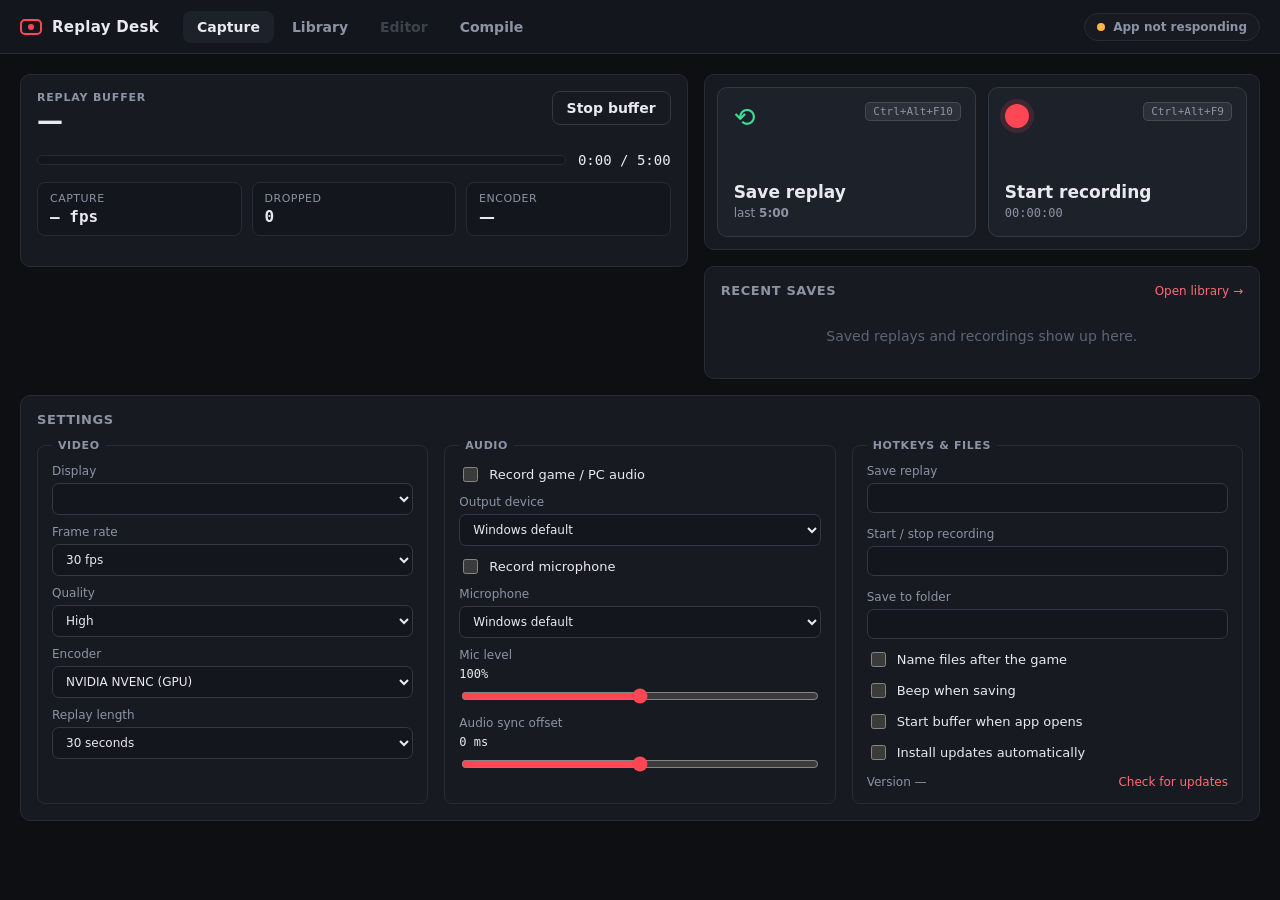
==== web/index.html @ 952b6fd1 "Replay Desk 1.0.0: recorder, clip editor, compilations, installer and auto-updates Co-Authored-By: C" ====
<!DOCTYPE html>
<html lang="en">
<head>
<meta charset="utf-8">
<title>Replay Desk</title>
<meta name="viewport" content="width=device-width, initial-scale=1">
<link rel="icon" href="data:image/svg+xml,<svg xmlns='http://www.w3.org/2000/svg' viewBox='0 0 64 64'><rect x='4' y='12' width='56' height='40' rx='10' fill='%2314161c' stroke='%23ff4655' stroke-width='4'/><circle cx='32' cy='32' r='10' fill='%23ff4655'/></svg>">
<link rel="stylesheet" href="/web/style.css">
</head>
<body>
<header class="topbar">
  <div class="brand"><span class="logo"></span>Replay Desk</div>
  <nav class="tabs">
    <button data-view="capture" class="active">Capture</button>
    <button data-view="library">Library</button>
    <button data-view="editor" id="tabEditor" disabled>Editor</button>
    <button data-view="compile" id="tabCompile">Compile</button>
  </nav>
  <div class="live" id="livePill"><span class="dot"></span><span id="liveText">Starting…</span></div>
</header>
<div class="update-banner hidden" id="updBanner">
  <span class="upd-icon">⬆</span>
  <div class="upd-text"><b id="updTitle">Update available</b> <button class="link" id="updNotesBtn">What's new</button>
    <div class="upd-notes hidden" id="updNotes"></div></div>
  <div class="upd-prog hidden" id="updProg"><div id="updFill"></div></div>
  <span class="hint" id="updStatus"></span>
  <button class="btn ghost small" id="updLater">Later</button>
  <button class="btn accent small" id="updNow">Update now</button>
</div>

<main>
<!-- ============================== CAPTURE ============================== -->
<section id="view-capture" class="view active">
  <div class="capture-grid">
    <div class="card status-card">
      <div class="status-head">
        <div>
          <div class="eyebrow">Replay buffer</div>
          <div class="big-status" id="bufState">—</div>
        </div>
        <button class="btn ghost" id="btnBuffer">Stop buffer</button>
      </div>
      <div class="meter-row">
        <div class="buffer-bar"><div id="bufFill"></div></div>
        <div class="mono" id="bufText">0:00 / 5:00</div>
      </div>
      <div class="stats">
        <div><span class="lbl">Capture</span><span class="val mono" id="statFps">— fps</span></div>
        <div><span class="lbl">Dropped</span><span class="val mono" id="statDrop">0</span></div>
        <div><span class="lbl">Encoder</span><span class="val" id="statEnc">—</span></div>
      </div>
      <div class="audio-meters" id="audioMeters"></div>
      <div class="error-box hidden" id="errBox"></div>
    </div>

    <div class="card action-card">
      <button class="action replay" id="btnReplay">
        <span class="a-icon">⟲</span>
        <span class="a-title">Save replay</span>
        <span class="a-sub">last <b id="replayLen">5:00</b></span>
        <kbd id="kbReplay">Ctrl+Alt+F10</kbd>
      </button>
      <button class="action record" id="btnRecord">
        <span class="a-icon rec-dot"></span>
        <span class="a-title" id="recTitle">Start recording</span>
        <span class="a-sub mono" id="recTime">00:00:00</span>
        <kbd id="kbRecord">Ctrl+Alt+F9</kbd>
      </button>
    </div>

    <div class="card recent-card">
      <div class="card-title">Recent saves <button class="link" data-goto="library">Open library →</button></div>
      <div id="recentList" class="recent-list"><div class="empty">Saved replays and recordings show up here.</div></div>
    </div>

    <div class="card settings-card">
      <div class="card-title">Settings <span class="hint" id="settingsSaved"></span></div>
      <form id="settingsForm" class="settings">
        <fieldset>
          <legend>Video</legend>
          <label>Display<select name="monitor" id="selMonitor"></select></label>
          <label>Frame rate<select name="fps"><option value="30">30 fps</option><option value="60">60 fps</option><option value="120">120 fps</option></select></label>
          <label>Quality<select name="quality"><option value="high">High</option><option value="medium">Medium</option><option value="low">Small files</option></select></label>
          <label>Encoder<select name="encoder"><option value="nvenc">NVIDIA NVENC (GPU)</option><option value="amf">AMD AMF (GPU)</option><option value="x264">x264 (CPU)</option></select></label>
          <label>Replay length<select name="buffer_seconds"><option value="30">30 seconds</option><option value="60">1 minute</option><option value="120">2 minutes</option><option value="300">5 minutes</option><option value="600">10 minutes</option><option value="900">15 minutes</option><option value="1200">20 minutes</option></select></label>
        </fieldset>
        <fieldset>
          <legend>Audio</legend>
          <label class="check"><input type="checkbox" name="game_audio"> Record game / PC audio</label>
          <label>Output device<select name="game_device" id="selGame"><option value="">Windows default</option></select></label>
          <label class="check"><input type="checkbox" name="mic_enabled"> Record microphone</label>
          <label>Microphone<select name="mic_device" id="selMic"><option value="">Windows default</option></select></label>
          <label>Mic level <span class="mono" id="micVolVal">100%</span><input type="range" name="mic_volume" min="0" max="2" step="0.05"></label>
          <label>Audio sync offset <span class="mono" id="offVal">0 ms</span><input type="range" name="audio_offset_ms" min="-300" max="300" step="10"></label>
        </fieldset>
        <fieldset>
          <legend>Hotkeys &amp; files</legend>
          <label>Save replay<input class="hotkey" name="hotkey_replay" readonly></label>
          <div class="hk-status" data-for="hotkey_replay"></div>
          <label>Start / stop recording<input class="hotkey" name="hotkey_record" readonly></label>
          <div class="hk-status" data-for="hotkey_record"></div>
          <label>Save to folder<input name="output_dir" spellcheck="false"></label>
          <label class="check"><input type="checkbox" name="name_by_game"> Name files after the game</label>
          <label class="check"><input type="checkbox" name="sound_feedback"> Beep when saving</label>
          <label class="check"><input type="checkbox" name="start_buffer_on_launch"> Start buffer when app opens</label>
          <label class="check"><input type="checkbox" name="auto_update"> Install updates automatically</label>
          <div class="version-row"><span class="hint" id="verText">Version —</span><button type="button" class="link" id="btnCheckUpd">Check for updates</button></div>
        </fieldset>
      </form>
    </div>
  </div>
</section>

<!-- ============================== LIBRARY ============================== -->
<section id="view-library" class="view">
  <div class="lib-bar">
    <div class="seg-ctl" id="libFilter">
      <button data-f="all" class="active">All</button>
      <button data-f="Replays">Replays</button>
      <button data-f="Recordings">Recordings</button>
      <button data-f="Clips">Clips</button>
      <button data-f="Compilations">Compilations</button>
    </div>
    <input id="libSearch" class="search" placeholder="Search…" spellcheck="false">
    <div class="spacer"></div>
    <span class="hint" id="libCount"></span>
    <button class="btn ghost" id="btnOpenFolder">Open folder</button>
    <button class="btn accent" id="btnSelectMode">Compile clips</button>
  </div>
  <div class="select-hint hidden" id="selectHint">Click videos in the order you want them to play. Click again to remove.</div>
  <div id="libGrid" class="lib-grid"></div>
  <div class="select-bar hidden" id="selectBar">
    <span id="selCount">0 selected</span>
    <span class="hint mono" id="selDur"></span>
    <div class="spacer"></div>
    <button class="btn ghost" id="selCancel">Cancel</button>
    <button class="btn ghost" id="selClear">Clear</button>
    <button class="btn accent" id="selBuild">Build compilation →</button>
  </div>
</section>

<!-- ============================== EDITOR ============================== -->
<section id="view-editor" class="view">
  <div class="editor">
    <div class="ed-main">
      <div class="ed-title">
        <button class="btn ghost small" data-goto="library">← Library</button>
        <h2 id="edName">—</h2>
        <span class="hint" id="edMeta"></span>
      </div>
      <div class="player-wrap">
        <video id="video" preload="auto" playsinline></video>
        <div class="clip-badge hidden" id="clipBadge">Previewing clip</div>
      </div>
      <div class="transport">
        <button class="btn icon" id="bPrevSeg" title="Previous segment edge">⏮</button>
        <button class="btn icon" id="bBack" title="Back 5s (J)">-5s</button>
        <button class="btn icon play" id="bPlay" title="Play / pause (Space)">▶</button>
        <button class="btn icon" id="bFwd" title="Forward 5s (L)">+5s</button>
        <button class="btn icon" id="bNextSeg" title="Next segment edge">⏭</button>
        <div class="tc mono"><span id="tcNow">0:00.00</span> / <span id="tcDur">0:00.00</span></div>
        <div class="spacer"></div>
        <select id="rate" class="small-select" title="Playback speed">
          <option value="0.25">0.25×</option><option value="0.5">0.5×</option><option value="1" selected>1×</option><option value="2">2×</option>
        </select>
        <button class="btn" id="bPreview" title="Play only the kept segments (P)">▶ Preview clip</button>
      </div>
      <div class="timeline-wrap">
        <div class="tl-tools">
          <button class="btn small" id="bIn" title="Set in point (I)">[ In</button>
          <button class="btn small" id="bOut" title="Set out point (O)">Out ]</button>
          <button class="btn small accent" id="bAdd" title="Add selection as segment (A)">+ Add segment</button>
          <button class="btn small ghost" id="bSplit" title="Split segment at playhead (S)">✂ Split</button>
          <span class="hint" id="selInfo"></span>
          <div class="spacer"></div>
          <span class="hint">Zoom</span>
          <input type="range" id="zoom" min="1" max="60" value="1" step="1">
        </div>
        <div class="timeline" id="timelineScroll">
          <div class="tl-inner" id="tlInner">
            <div class="ruler" id="ruler"></div>
            <div class="strip" id="strip"></div>
            <div class="selection" id="selection"><div class="h l"></div><div class="h r"></div></div>
            <div id="segLayer"></div>
            <div class="playhead" id="playhead"></div>
          </div>
        </div>
      </div>
      <div class="keys hint">Space play · I / O set in/out · A add · S split · Del remove segment · ← → 1s · , . 1 frame · P preview clip · drag segment edges to adjust</div>
    </div>

    <aside class="ed-side">
      <div class="card">
        <div class="card-title">Segments <span class="hint" id="segTotal"></span></div>
        <div id="segList" class="seg-list"></div>
        <div class="empty small" id="segEmpty">No segments yet. Set In/Out and press <b>Add segment</b>. If you add none, the In/Out selection is exported.</div>
      </div>
      <div class="card">
        <div class="card-title">Audio</div>
        <div id="audioCtl"></div>
        <div class="hint small">Preview plays the combined track. Levels apply to the exported clip.</div>
      </div>
      <div class="card">
        <div class="card-title">Export clip</div>
        <label class="field">Name<input id="exName" spellcheck="false"></label>
        <div class="row2">
          <label class="field">Quality<select id="exQuality"><option value="high">High</option><option value="medium">Medium</option><option value="low">Small</option></select></label>
          <label class="field">Resolution<select id="exRes"><option value="">Original</option><option value="1440">1440p</option><option value="1080">1080p</option><option value="720">720p</option></select></label>
        </div>
        <button class="btn accent wide" id="bExport">Export clip</button>
        <div class="export-progress hidden" id="exProg">
          <div class="bar"><div id="exFill"></div></div>
          <div class="ex-row"><span id="exText">Exporting…</span><button class="link" id="exCancel">Cancel</button></div>
        </div>
      </div>
    </aside>
  </div>
</section>
<!-- ============================== COMPILE ============================== -->
<section id="view-compile" class="view">
  <div class="compile">
    <div class="cp-main">
      <div class="player-wrap cp-player">
        <video id="cpVideo" preload="auto" playsinline></video>
        <div class="clip-badge hidden" id="cpBadge"></div>
        <div class="cp-empty" id="cpEmpty">
          <div>No clips in this compilation yet.</div>
          <button class="btn accent" id="cpPick">Pick clips from the Library</button>
        </div>
      </div>
      <div class="transport">
        <button class="btn icon play" id="cpPlay" title="Play the whole compilation">▶</button>
        <div class="tc mono"><span id="cpNow">0:00</span> / <span id="cpTotal">0:00</span></div>
        <div class="spacer"></div>
        <span class="hint">Preview plays clips back to back (transitions show in the export)</span>
      </div>
      <div class="cp-strip" id="cpTrack"></div>
      <div class="card">
        <div class="card-title">Order <span class="hint">Drag to reorder</span></div>
        <div id="cpList" class="cp-list"></div>
        <button class="btn ghost small" id="cpAdd">+ Add more clips</button>
      </div>
    </div>
    <aside class="ed-side">
      <div class="card">
        <div class="card-title">Transition</div>
        <div class="seg-ctl full" id="cpTrans">
          <button data-t="cut" class="active">Cut</button>
          <button data-t="fade">Fade to black</button>
          <button data-t="xfade">Crossfade</button>
        </div>
        <label class="field" id="cpTdurRow" style="margin-top:12px">Length <span class="mono" id="cpTdurVal">0.5 s</span>
          <input type="range" id="cpTdur" min="0.2" max="2" step="0.1" value="0.5"></label>
      </div>
      <div class="card">
        <div class="card-title">Export compilation</div>
        <label class="field">Name<input id="cpName" spellcheck="false"></label>
        <div class="row2">
          <label class="field">Quality<select id="cpQuality"><option value="high">High</option><option value="medium">Medium</option><option value="low">Small</option></select></label>
          <label class="field">Resolution<select id="cpRes"><option value="">Largest clip</option><option value="1440">1440p</option><option value="1080">1080p</option><option value="720">720p</option></select></label>
        </div>
        <div class="hint small" id="cpSummary"></div>
        <button class="btn accent wide" id="cpExport">Export compilation</button>
        <div class="export-progress hidden" id="cpProg">
          <div class="bar"><div id="cpFill"></div></div>
          <div class="ex-row"><span id="cpText">Exporting…</span><button class="link" id="cpCancel">Cancel</button></div>
        </div>
      </div>
    </aside>
  </div>
</section>
</main>

<div id="toasts"></div>
<script src="/web/app.js"></script>
</body>
</html>
---- web/style.css ----
:root {
  --bg: #0d0f13;
  --bg2: #13161c;
  --panel: #171a21;
  --panel2: #1d212a;
  --line: #262b36;
  --line2: #323846;
  --text: #e8eaef;
  --dim: #8b93a5;
  --dim2: #5d6577;
  --accent: #ff4655;
  --accent2: #ff6b77;
  --ok: #3ddc97;
  --warn: #ffb547;
  --seg: #3aa0ff;
  --radius: 10px;
  font-family: "Segoe UI Variable Text", "Segoe UI", system-ui, sans-serif;
  color-scheme: dark;
}
* { box-sizing: border-box; }
html, body { margin: 0; height: 100%; background: var(--bg); color: var(--text); font-size: 14px; }
body { display: flex; flex-direction: column; overflow: hidden; }
button, input, select { font: inherit; color: inherit; }
.mono { font-family: "Cascadia Mono", "Consolas", ui-monospace, monospace; font-variant-numeric: tabular-nums; }
.hidden { display: none !important; }
.hint { color: var(--dim); font-size: 12px; }
.small { font-size: 12px; }
.spacer { flex: 1; }
kbd { font-family: "Cascadia Mono", Consolas, monospace; font-size: 11px; padding: 2px 7px; border-radius: 5px;
  background: rgba(255,255,255,.07); border: 1px solid rgba(255,255,255,.12); color: var(--dim); }

/* ---------- top bar ---------- */
.topbar { display: flex; align-items: center; gap: 24px; padding: 0 20px; height: 54px; flex: none;
  background: var(--bg2); border-bottom: 1px solid var(--line); }
.brand { display: flex; align-items: center; gap: 10px; font-weight: 700; letter-spacing: .3px; font-size: 15px; }
.logo { width: 22px; height: 16px; border: 2.5px solid var(--accent); border-radius: 5px; position: relative; }
.logo::after { content: ""; position: absolute; inset: 3px 6px; border-radius: 50%; background: var(--accent); }
.tabs { display: flex; gap: 4px; }
.tabs button { background: none; border: 0; padding: 8px 14px; border-radius: 8px; color: var(--dim); cursor: pointer; font-weight: 600; }
.tabs button:hover:not(:disabled) { color: var(--text); background: rgba(255,255,255,.04); }
.tabs button.active { color: var(--text); background: var(--panel2); }
.tabs button:disabled { opacity: .35; cursor: default; }
.live { margin-left: auto; display: flex; align-items: center; gap: 8px; padding: 6px 12px; border-radius: 99px;
  background: var(--panel); border: 1px solid var(--line); font-size: 12px; color: var(--dim); font-weight: 600; }
.live .dot { width: 8px; height: 8px; border-radius: 50%; background: var(--dim2); }
.live.on .dot { background: var(--ok); box-shadow: 0 0 0 3px rgba(61,220,151,.15); }
.live.rec { color: #fff; border-color: rgba(255,70,85,.5); background: rgba(255,70,85,.12); }
.live.rec .dot { background: var(--accent); animation: pulse 1s infinite; }
.live.err .dot { background: var(--warn); }
@keyframes pulse { 50% { opacity: .3; } }

main { flex: 1; min-height: 0; position: relative; }
.view { display: none; position: absolute; inset: 0; overflow: auto; padding: 20px; }
.view.active { display: block; }

/* ---------- generic ---------- */
.card { background: var(--panel); border: 1px solid var(--line); border-radius: var(--radius); padding: 16px; }
.card-title { display: flex; align-items: center; gap: 10px; font-weight: 700; margin-bottom: 12px; font-size: 13px;
  text-transform: uppercase; letter-spacing: .6px; color: var(--dim); }
.card-title .link, .card-title .hint { margin-left: auto; text-transform: none; letter-spacing: 0; font-weight: 500; }
.eyebrow { font-size: 11px; text-transform: uppercase; letter-spacing: .8px; color: var(--dim); font-weight: 700; }
.btn { background: var(--panel2); border: 1px solid var(--line2); padding: 8px 14px; border-radius: 8px; cursor: pointer;
  font-weight: 600; white-space: nowrap; transition: background .12s, border-color .12s; }
.btn:hover { background: #262b36; border-color: #3d4455; }
.btn.ghost { background: transparent; }
.btn.small { padding: 5px 10px; font-size: 12px; }
.btn.accent { background: var(--accent); border-color: var(--accent); color: #fff; }
.btn.accent:hover { background: var(--accent2); }
.btn.wide { width: 100%; padding: 11px; margin-top: 6px; }
.btn:disabled { opacity: .4; cursor: default; }
.btn.icon { min-width: 40px; padding: 7px 10px; }
.btn.play { min-width: 52px; font-size: 15px; }
.link { background: none; border: 0; color: var(--accent2); cursor: pointer; padding: 0; font-size: 12px; }
.empty { color: var(--dim2); padding: 18px 4px; text-align: center; }
.empty.small { padding: 8px 2px; font-size: 12px; text-align: left; line-height: 1.5; }
select, input:not([type]), input[type=text] { background: var(--bg2); border: 1px solid var(--line2); border-radius: 7px; padding: 7px 9px; outline: none; }
select:focus, input:focus { border-color: var(--accent); }
input[type=range] { accent-color: var(--accent); }

/* ---------- capture ---------- */
.capture-grid { display: grid; grid-template-columns: minmax(420px, 1.2fr) minmax(320px, 1fr); gap: 16px; max-width: 1400px; margin: 0 auto; }
.status-card { grid-column: 1; grid-row: 1 / 3; align-self: start; }
.action-card { grid-column: 2; display: grid; grid-template-columns: 1fr 1fr; gap: 12px; padding: 12px; }
.recent-card { grid-column: 2; }
.settings-card { grid-column: 1 / 3; }
.status-head { display: flex; justify-content: space-between; align-items: flex-start; }
.big-status { font-size: 26px; font-weight: 700; margin-top: 2px; }
.big-status.on { color: var(--ok); }
.big-status.off { color: var(--dim); }
.meter-row { display: flex; align-items: center; gap: 12px; margin: 16px 0 14px; }
.buffer-bar { flex: 1; height: 10px; background: var(--bg2); border-radius: 99px; overflow: hidden; border: 1px solid var(--line); }
.buffer-bar div { height: 100%; width: 0; background: linear-gradient(90deg, #1f8f62, var(--ok)); transition: width .4s; }
.stats { display: grid; grid-template-columns: repeat(3, 1fr); gap: 10px; margin-bottom: 14px; }
.stats > div { background: var(--bg2); border: 1px solid var(--line); border-radius: 8px; padding: 9px 12px; display: flex; flex-direction: column; gap: 2px; }
.stats .lbl { font-size: 11px; color: var(--dim); text-transform: uppercase; letter-spacing: .5px; }
.stats .val { font-size: 16px; font-weight: 600; }
.audio-meters { display: grid; gap: 8px; }
.am { display: grid; grid-template-columns: 70px 1fr 120px; align-items: center; gap: 10px; font-size: 12px; }
.am .bar { height: 8px; background: var(--bg2); border-radius: 99px; overflow: hidden; border: 1px solid var(--line); }
.am .bar div { height: 100%; width: 0; background: linear-gradient(90deg, var(--ok) 60%, var(--warn) 85%, var(--accent)); transition: width .08s; }
.am .st { color: var(--dim); text-align: right; white-space: nowrap; overflow: hidden; text-overflow: ellipsis; }
.am .st.bad { color: var(--warn); }
.error-box { margin-top: 14px; background: rgba(255,181,71,.08); border: 1px solid rgba(255,181,71,.35); color: #ffd28f;
  border-radius: 8px; padding: 10px 12px; font-size: 12px; white-space: pre-wrap; font-family: Consolas, monospace; max-height: 160px; overflow: auto; }

.action { position: relative; border: 1px solid var(--line2); background: var(--panel2); border-radius: 10px; cursor: pointer;
  display: flex; flex-direction: column; align-items: flex-start; gap: 4px; padding: 16px; text-align: left; min-height: 150px;
  transition: transform .08s, border-color .12s, background .12s; }
.action:hover { border-color: #465066; background: #222733; }
.action:active { transform: scale(.98); }
.action .a-icon { font-size: 26px; line-height: 1; margin-bottom: auto; color: var(--ok); }
.action .a-title { font-size: 17px; font-weight: 700; }
.action .a-sub { color: var(--dim); font-size: 12px; }
.action kbd { position: absolute; top: 14px; right: 14px; }
.rec-dot { width: 24px; height: 24px; border-radius: 50%; background: var(--accent); display: block; box-shadow: 0 0 0 5px rgba(255,70,85,.15); }
.action.record.active { border-color: var(--accent); background: rgba(255,70,85,.12); }
.action.record.active .rec-dot { border-radius: 5px; animation: pulse 1s infinite; }
.action.record.active .a-sub { color: #fff; font-size: 15px; }
.action.flash { animation: flash .6s; }
@keyframes flash { 0% { background: rgba(61,220,151,.35); } 100% { background: var(--panel2); } }

.recent-list { display: flex; flex-direction: column; gap: 6px; }
.recent { display: flex; align-items: center; gap: 10px; padding: 6px; border-radius: 8px; cursor: pointer; }
.recent:hover { background: var(--panel2); }
.recent img { width: 72px; height: 41px; object-fit: cover; border-radius: 5px; background: #000; flex: none; }
.recent .r-name { font-weight: 600; font-size: 13px; white-space: nowrap; overflow: hidden; text-overflow: ellipsis; }
.recent .r-meta { font-size: 11px; color: var(--dim); }
.recent > div { min-width: 0; flex: 1; }

.settings { display: grid; grid-template-columns: repeat(3, 1fr); gap: 16px; }
.settings fieldset { border: 1px solid var(--line); border-radius: 8px; padding: 12px 14px 14px; margin: 0; display: flex; flex-direction: column; gap: 10px; }
.settings legend { color: var(--dim); font-size: 11px; text-transform: uppercase; letter-spacing: .6px; font-weight: 700; padding: 0 6px; }
.settings label { display: flex; flex-direction: column; gap: 5px; font-size: 12px; color: var(--dim); }
.settings label .mono { color: var(--text); }
.settings label.check { flex-direction: row; align-items: center; gap: 8px; color: var(--text); font-size: 13px; }
.settings label.check input { accent-color: var(--accent); width: 15px; height: 15px; }
.settings select, .settings input:not([type]) { color: var(--text); }
.hotkey { cursor: pointer; font-family: Consolas, monospace; }
.hotkey.listening { border-color: var(--accent) !important; color: var(--accent2) !important; }
.hk-status { font-size: 11px; margin-top: -6px; color: var(--ok); min-height: 0; }
.hk-status.bad { color: var(--warn); }

/* ---------- library ---------- */
.lib-bar { display: flex; align-items: center; gap: 12px; margin-bottom: 16px; }
.seg-ctl { display: flex; background: var(--panel); border: 1px solid var(--line); border-radius: 9px; padding: 3px; }
.seg-ctl button { background: none; border: 0; padding: 6px 14px; border-radius: 7px; cursor: pointer; color: var(--dim); font-weight: 600; }
.seg-ctl button.active { background: var(--panel2); color: var(--text); }
.search { width: 260px; }
.lib-grid { display: grid; grid-template-columns: repeat(auto-fill, minmax(260px, 1fr)); gap: 14px; }
.vcard { background: var(--panel); border: 1px solid var(--line); border-radius: var(--radius); overflow: hidden; cursor: pointer; transition: border-color .12s, transform .12s; }
.vcard:hover { border-color: #465066; transform: translateY(-2px); }
.vthumb { aspect-ratio: 16/9; background: #000 center/cover no-repeat; position: relative; }
.vthumb .dur { position: absolute; right: 8px; bottom: 8px; background: rgba(0,0,0,.75); padding: 2px 6px; border-radius: 4px; font-size: 11px; }
.vthumb .kind { position: absolute; left: 8px; top: 8px; padding: 2px 7px; border-radius: 4px; font-size: 10px; font-weight: 700; text-transform: uppercase; letter-spacing: .5px; }
.kind.Replays { background: rgba(61,220,151,.9); color: #062116; }
.kind.Recordings { background: rgba(255,70,85,.92); color: #fff; }
.kind.Clips { background: rgba(58,160,255,.92); color: #04182b; }
.kind.Compilations { background: rgba(255,181,71,.95); color: #2a1a00; }
.vbody { padding: 10px 12px 12px; }
.vname { font-weight: 600; white-space: nowrap; overflow: hidden; text-overflow: ellipsis; }
.vmeta { color: var(--dim); font-size: 12px; margin-top: 3px; display: flex; gap: 8px; }
.vactions { display: flex; gap: 6px; margin-top: 10px; }
.vactions .btn { flex: 1; padding: 5px 0; font-size: 12px; }
.vactions .btn.del:hover { border-color: var(--accent); color: var(--accent2); }

/* ---------- editor ---------- */
#view-editor { padding: 14px 16px; }
.editor { display: grid; grid-template-columns: 1fr 330px; gap: 14px; height: 100%; min-height: 600px; }
.ed-main { display: flex; flex-direction: column; min-width: 0; min-height: 0; gap: 10px; }
.ed-title { display: flex; align-items: center; gap: 12px; }
.ed-title h2 { margin: 0; font-size: 16px; white-space: nowrap; overflow: hidden; text-overflow: ellipsis; }
.player-wrap { flex: 1; min-height: 200px; background: #000; border-radius: var(--radius); position: relative; overflow: hidden; border: 1px solid var(--line); }
.player-wrap video { position: absolute; inset: 0; width: 100%; height: 100%; object-fit: contain; }
.clip-badge { position: absolute; top: 12px; left: 12px; background: var(--seg); color: #04182b; font-weight: 700; font-size: 11px; padding: 3px 9px; border-radius: 5px; text-transform: uppercase; letter-spacing: .5px; }
.transport { display: flex; align-items: center; gap: 6px; }
.tc { margin-left: 10px; color: var(--dim); }
.tc span:first-child { color: var(--text); }
.small-select { padding: 6px 8px; }

.timeline-wrap { background: var(--panel); border: 1px solid var(--line); border-radius: var(--radius); padding: 10px 12px 12px; }
.tl-tools { display: flex; align-items: center; gap: 8px; margin-bottom: 8px; }
.tl-tools input[type=range] { width: 140px; }
.timeline { overflow-x: auto; overflow-y: hidden; border-radius: 6px; }
.timeline::-webkit-scrollbar { height: 8px; }
.timeline::-webkit-scrollbar-thumb { background: var(--line2); border-radius: 9px; }
.tl-inner { position: relative; height: 112px; min-width: 100%; user-select: none; cursor: text; }
.ruler { position: absolute; left: 0; right: 0; top: 0; height: 20px; border-bottom: 1px solid var(--line); }
.ruler .tick { position: absolute; top: 0; height: 100%; border-left: 1px solid var(--line2); font-size: 10px; color: var(--dim2); padding-left: 4px; line-height: 14px; font-family: Consolas, monospace; }
.strip { position: absolute; left: 0; right: 0; top: 26px; height: 60px; background: #090a0d no-repeat; background-size: 100% 100%; border-radius: 5px; opacity: .55; }
.selection { position: absolute; top: 22px; height: 68px; background: rgba(255,255,255,.07); border: 2px solid rgba(255,255,255,.75); border-radius: 6px; pointer-events: none; }
.selection .h { position: absolute; top: -2px; bottom: -2px; width: 12px; pointer-events: auto; cursor: ew-resize; }
.selection .h.l { left: -7px; }
.selection .h.r { right: -7px; }
.selection .h::after { content: ""; position: absolute; top: 18px; bottom: 18px; left: 4px; width: 4px; border-radius: 2px; background: #fff; }
.seg { position: absolute; top: 90px; height: 18px; background: rgba(58,160,255,.3); border: 1px solid var(--seg); border-radius: 4px; cursor: pointer;
  font-size: 10px; font-weight: 700; color: #cfe7ff; display: flex; align-items: center; justify-content: center; overflow: hidden; }
.seg.sel { background: rgba(58,160,255,.6); color: #fff; box-shadow: 0 0 0 2px rgba(58,160,255,.35); }
.seg-shade { position: absolute; top: 26px; height: 60px; background: rgba(58,160,255,.22); border-left: 2px solid var(--seg); border-right: 2px solid var(--seg); pointer-events: none; }
.seg .eh { position: absolute; top: 0; bottom: 0; width: 8px; cursor: ew-resize; }
.seg .eh.l { left: 0; } .seg .eh.r { right: 0; }
.playhead { position: absolute; top: 0; bottom: 0; width: 2px; background: var(--accent); pointer-events: none; margin-left: -1px; z-index: 5; }
.playhead::before { content: ""; position: absolute; top: 0; left: -5px; border: 6px solid transparent; border-top: 8px solid var(--accent); }
.keys { text-align: center; }

.ed-side { display: flex; flex-direction: column; gap: 12px; overflow-y: auto; min-height: 0; }
.seg-list { display: flex; flex-direction: column; gap: 6px; }
.seg-item { display: grid; grid-template-columns: 22px 1fr auto; gap: 8px; align-items: center; background: var(--bg2); border: 1px solid var(--line);
  border-radius: 8px; padding: 7px 8px; cursor: pointer; }
.seg-item.sel { border-color: var(--seg); }
.seg-item .n { width: 22px; height: 22px; border-radius: 5px; background: rgba(58,160,255,.2); color: var(--seg); font-weight: 700; font-size: 11px; display: grid; place-items: center; }
.seg-item .t { font-size: 12px; }
.seg-item .t b { font-weight: 600; }
.seg-item .t span { color: var(--dim); display: block; font-size: 11px; }
.seg-item .acts { display: flex; gap: 2px; }
.seg-item .acts button { background: none; border: 0; color: var(--dim); cursor: pointer; padding: 3px 5px; border-radius: 4px; font-size: 12px; }
.seg-item .acts button:hover { color: var(--text); background: rgba(255,255,255,.07); }
.vol { display: grid; grid-template-columns: 54px 1fr 44px; gap: 8px; align-items: center; margin-bottom: 8px; font-size: 12px; }
.vol .mono { text-align: right; color: var(--dim); }
.vol.muted .mono { color: var(--accent2); }
.field { display: flex; flex-direction: column; gap: 5px; font-size: 12px; color: var(--dim); margin-bottom: 10px; }
.field input, .field select { color: var(--text); }
.row2 { display: grid; grid-template-columns: 1fr 1fr; gap: 10px; }
.export-progress { margin-top: 12px; }
.export-progress .bar { height: 8px; background: var(--bg2); border-radius: 99px; overflow: hidden; border: 1px solid var(--line); }
.export-progress .bar div { height: 100%; width: 0; background: var(--seg); transition: width .25s; }
.ex-row { display: flex; justify-content: space-between; margin-top: 6px; font-size: 12px; color: var(--dim); }
.ex-row .ok { color: var(--ok); }

/* ---------- toasts ---------- */
#toasts { position: fixed; right: 18px; bottom: 18px; display: flex; flex-direction: column; gap: 8px; z-index: 50; }
.toast { background: var(--panel2); border: 1px solid var(--line2); border-left: 3px solid var(--ok); padding: 10px 14px; border-radius: 8px;
  min-width: 260px; max-width: 420px; box-shadow: 0 10px 30px rgba(0,0,0,.4); font-size: 13px; animation: tin .2s; }
.toast.error { border-left-color: var(--warn); }
.toast.rec { border-left-color: var(--accent); }
@keyframes tin { from { transform: translateY(10px); opacity: 0; } }

@media (max-width: 1100px) {
  .capture-grid { grid-template-columns: 1fr; }
  .status-card, .action-card, .recent-card, .settings-card { grid-column: 1; grid-row: auto; }
  .settings { grid-template-columns: 1fr; }
  .editor { grid-template-columns: 1fr; height: auto; }
  .player-wrap { min-height: 320px; }
}

/* ---------- compile ---------- */
.select-hint { margin: -6px 0 12px; color: var(--warn); font-size: 13px; }
.lib-grid.selecting .vactions { display: none; }
.lib-grid.selecting .vcard { outline: 2px solid transparent; }
.vcard.picked { border-color: var(--warn); box-shadow: 0 0 0 2px rgba(255,181,71,.45); }
.pick-num { position: absolute; right: 8px; top: 8px; width: 28px; height: 28px; border-radius: 50%; display: grid; place-items: center;
  font-weight: 800; font-size: 13px; background: rgba(0,0,0,.55); border: 2px solid rgba(255,255,255,.7); color: #fff; }
.vcard.picked .pick-num { background: var(--warn); border-color: var(--warn); color: #2a1a00; }
.lib-grid.selecting { padding-bottom: 80px; }
.select-bar { position: fixed; left: 50%; bottom: 20px; transform: translateX(-50%); display: flex; align-items: center; gap: 12px;
  background: var(--panel2); border: 1px solid var(--line2); border-radius: 12px; padding: 10px 12px 10px 18px; min-width: 560px;
  box-shadow: 0 14px 40px rgba(0,0,0,.5); z-index: 20; font-weight: 600; }
.compile { display: grid; grid-template-columns: 1fr 330px; gap: 14px; max-width: 1500px; margin: 0 auto; }
.cp-main { display: flex; flex-direction: column; gap: 10px; min-width: 0; }
.cp-player { flex: none; aspect-ratio: 16/9; max-height: 52vh; }
.cp-empty { position: absolute; inset: 0; display: flex; flex-direction: column; align-items: center; justify-content: center; gap: 14px; color: var(--dim); }
.cp-strip { display: flex; height: 34px; border-radius: 6px; overflow: hidden; background: var(--bg2); border: 1px solid var(--line); cursor: pointer; position: relative; }
.cp-strip .blk { height: 100%; background: #000 center/cover; border-right: 2px solid var(--bg); position: relative; opacity: .65; min-width: 4px; }
.cp-strip .blk.cur { opacity: 1; box-shadow: inset 0 0 0 2px var(--warn); }
.cp-strip .blk span { position: absolute; left: 4px; top: 50%; transform: translateY(-50%); font-size: 11px; font-weight: 800; text-shadow: 0 1px 3px #000; }
.cp-strip .ph { position: absolute; top: 0; bottom: 0; width: 2px; background: var(--accent); pointer-events: none; }
.cp-list { display: flex; flex-direction: column; gap: 6px; margin-bottom: 10px; }
.cp-item { display: grid; grid-template-columns: 18px 26px 96px 1fr auto; align-items: center; gap: 10px; background: var(--bg2);
  border: 1px solid var(--line); border-radius: 8px; padding: 6px 8px; cursor: grab; }
.cp-item.cur { border-color: var(--warn); }
.cp-item.dragging { opacity: .4; }
.cp-item.over { border-color: var(--seg); box-shadow: 0 -2px 0 var(--seg); }
.cp-item .grip { color: var(--dim2); font-size: 14px; letter-spacing: -2px; }
.cp-item .n { width: 24px; height: 24px; border-radius: 50%; background: rgba(255,181,71,.18); color: var(--warn); font-weight: 800; font-size: 12px; display: grid; place-items: center; }
.cp-item img { width: 96px; height: 54px; object-fit: cover; border-radius: 5px; background: #000; }
.cp-item .t { min-width: 0; }
.cp-item .t b { display: block; white-space: nowrap; overflow: hidden; text-overflow: ellipsis; font-weight: 600; }
.cp-item .t span { font-size: 12px; color: var(--dim); }
.cp-item .acts button { background: none; border: 0; color: var(--dim); cursor: pointer; padding: 4px 6px; border-radius: 4px; }
.cp-item .acts button:hover { color: var(--text); background: rgba(255,255,255,.07); }
.seg-ctl.full { display: grid; grid-template-columns: repeat(3, 1fr); }
.seg-ctl.full button { padding: 7px 4px; font-size: 12px; }
@media (max-width: 1100px) { .compile { grid-template-columns: 1fr; } .select-bar { min-width: 0; width: calc(100% - 40px); } }

/* ---------- updates ---------- */
.update-banner { display: flex; align-items: center; gap: 12px; padding: 9px 20px; background: linear-gradient(90deg, rgba(58,160,255,.16), rgba(58,160,255,.05));
  border-bottom: 1px solid rgba(58,160,255,.35); flex: none; font-size: 13px; }
.upd-icon { width: 24px; height: 24px; border-radius: 50%; background: var(--seg); color: #04182b; display: grid; place-items: center; font-weight: 800; flex: none; }
.upd-text { flex: 1; min-width: 0; }
.upd-notes { margin-top: 6px; color: var(--dim); white-space: pre-wrap; font-size: 12px; max-height: 140px; overflow: auto; line-height: 1.5; }
.upd-prog { width: 160px; height: 6px; background: var(--bg2); border-radius: 99px; overflow: hidden; }
.upd-prog div { height: 100%; width: 0; background: var(--seg); transition: width .25s; }
.version-row { display: flex; justify-content: space-between; align-items: center; margin-top: 2px; }
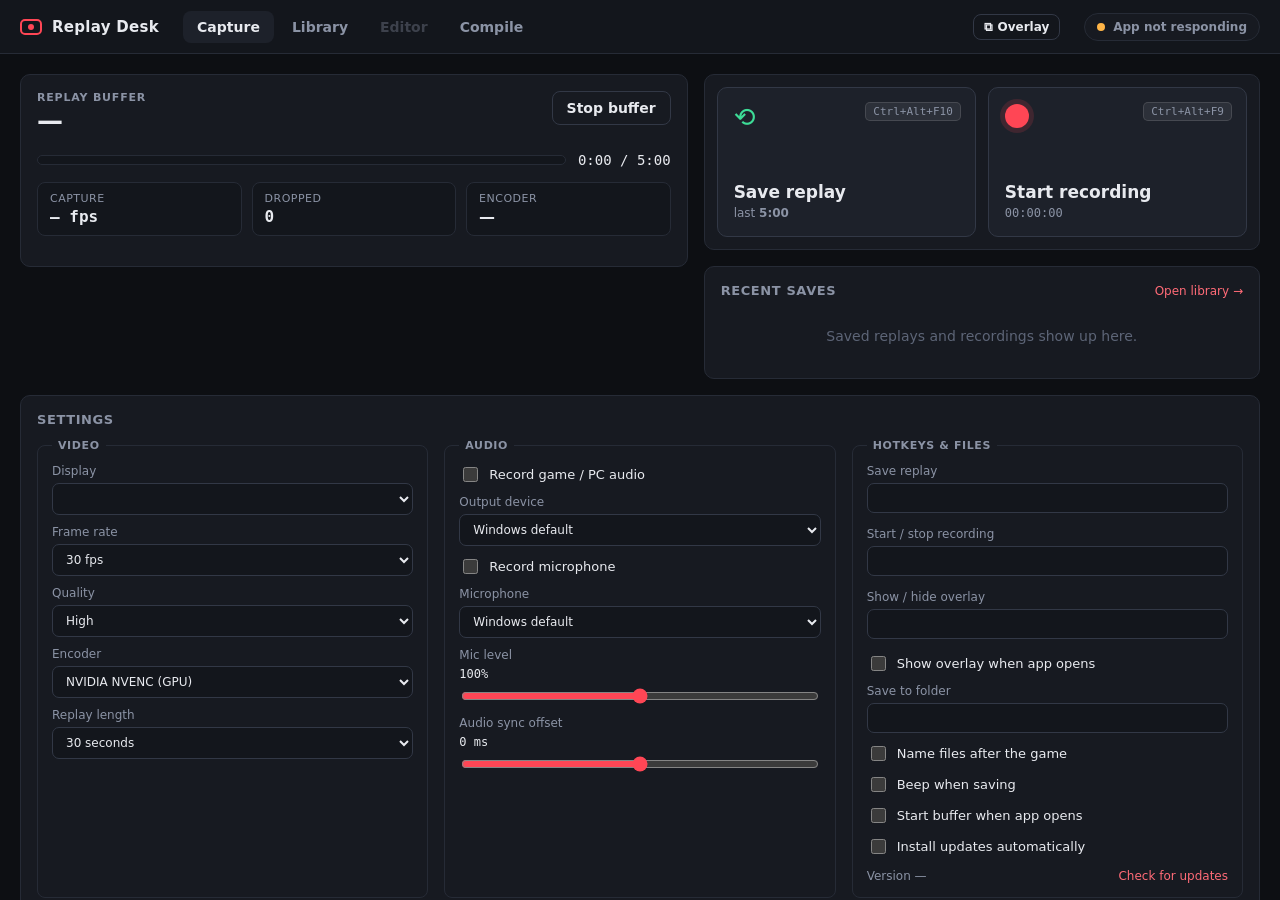
==== commit ed2ff69d: "1.1.0: floating overlay with hotkey for replay, record and buffer controls Co-Authored-By: Claude Op" ====
--- a/web/index.html
+++ b/web/index.html
@@ -16,6 +16,7 @@
     <button data-view="editor" id="tabEditor" disabled>Editor</button>
     <button data-view="compile" id="tabCompile">Compile</button>
   </nav>
+  <button class="btn ghost small overlay-btn" id="btnOverlay" title="Floating controls that stay on top of your game">⧉ Overlay</button>
   <div class="live" id="livePill"><span class="dot"></span><span id="liveText">Starting…</span></div>
 </header>
 <div class="update-banner hidden" id="updBanner">
@@ -99,6 +100,9 @@
           <div class="hk-status" data-for="hotkey_replay"></div>
           <label>Start / stop recording<input class="hotkey" name="hotkey_record" readonly></label>
           <div class="hk-status" data-for="hotkey_record"></div>
+          <label>Show / hide overlay<input class="hotkey" name="hotkey_overlay" readonly></label>
+          <div class="hk-status" data-for="hotkey_overlay"></div>
+          <label class="check"><input type="checkbox" name="overlay_on_launch"> Show overlay when app opens</label>
           <label>Save to folder<input name="output_dir" spellcheck="false"></label>
           <label class="check"><input type="checkbox" name="name_by_game"> Name files after the game</label>
           <label class="check"><input type="checkbox" name="sound_feedback"> Beep when saving</label>
--- a/web/style.css
+++ b/web/style.css
@@ -40,7 +40,8 @@
 .tabs button:hover:not(:disabled) { color: var(--text); background: rgba(255,255,255,.04); }
 .tabs button.active { color: var(--text); background: var(--panel2); }
 .tabs button:disabled { opacity: .35; cursor: default; }
-.live { margin-left: auto; display: flex; align-items: center; gap: 8px; padding: 6px 12px; border-radius: 99px;
+.overlay-btn { margin-left: auto; }
+.live { display: flex; align-items: center; gap: 8px; padding: 6px 12px; border-radius: 99px;
   background: var(--panel); border: 1px solid var(--line); font-size: 12px; color: var(--dim); font-weight: 600; }
 .live .dot { width: 8px; height: 8px; border-radius: 50%; background: var(--dim2); }
 .live.on .dot { background: var(--ok); box-shadow: 0 0 0 3px rgba(61,220,151,.15); }
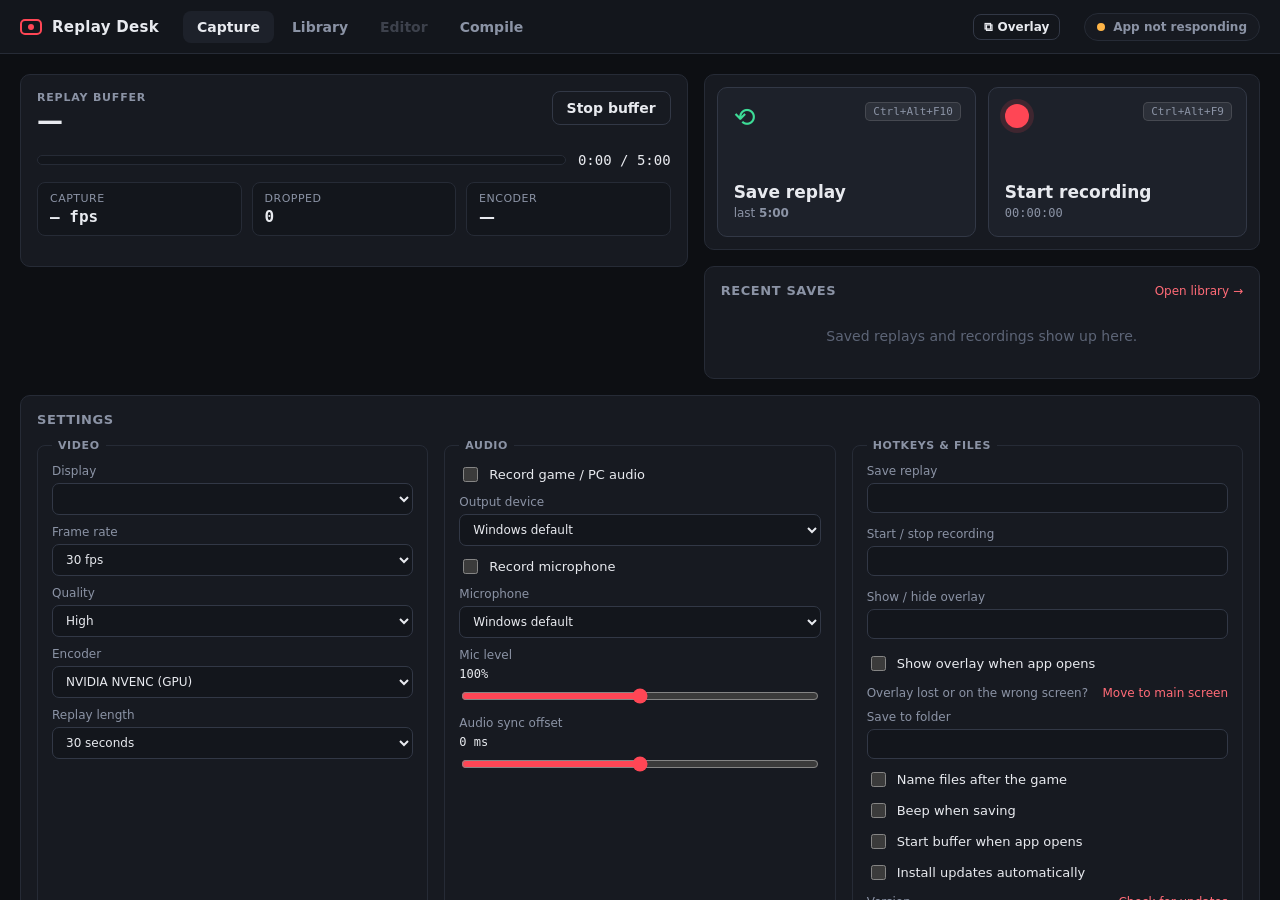
==== commit b5d6b4b1: "1.1.1: overlay main-screen reset, DPI-aware placement, hourly update checks Co-Authored-By: Claude O" ====
--- a/web/index.html
+++ b/web/index.html
@@ -103,6 +103,7 @@
           <label>Show / hide overlay<input class="hotkey" name="hotkey_overlay" readonly></label>
           <div class="hk-status" data-for="hotkey_overlay"></div>
           <label class="check"><input type="checkbox" name="overlay_on_launch"> Show overlay when app opens</label>
+          <div class="version-row"><span class="hint">Overlay lost or on the wrong screen?</span><button type="button" class="link" id="btnOverlayReset">Move to main screen</button></div>
           <label>Save to folder<input name="output_dir" spellcheck="false"></label>
           <label class="check"><input type="checkbox" name="name_by_game"> Name files after the game</label>
           <label class="check"><input type="checkbox" name="sound_feedback"> Beep when saving</label>
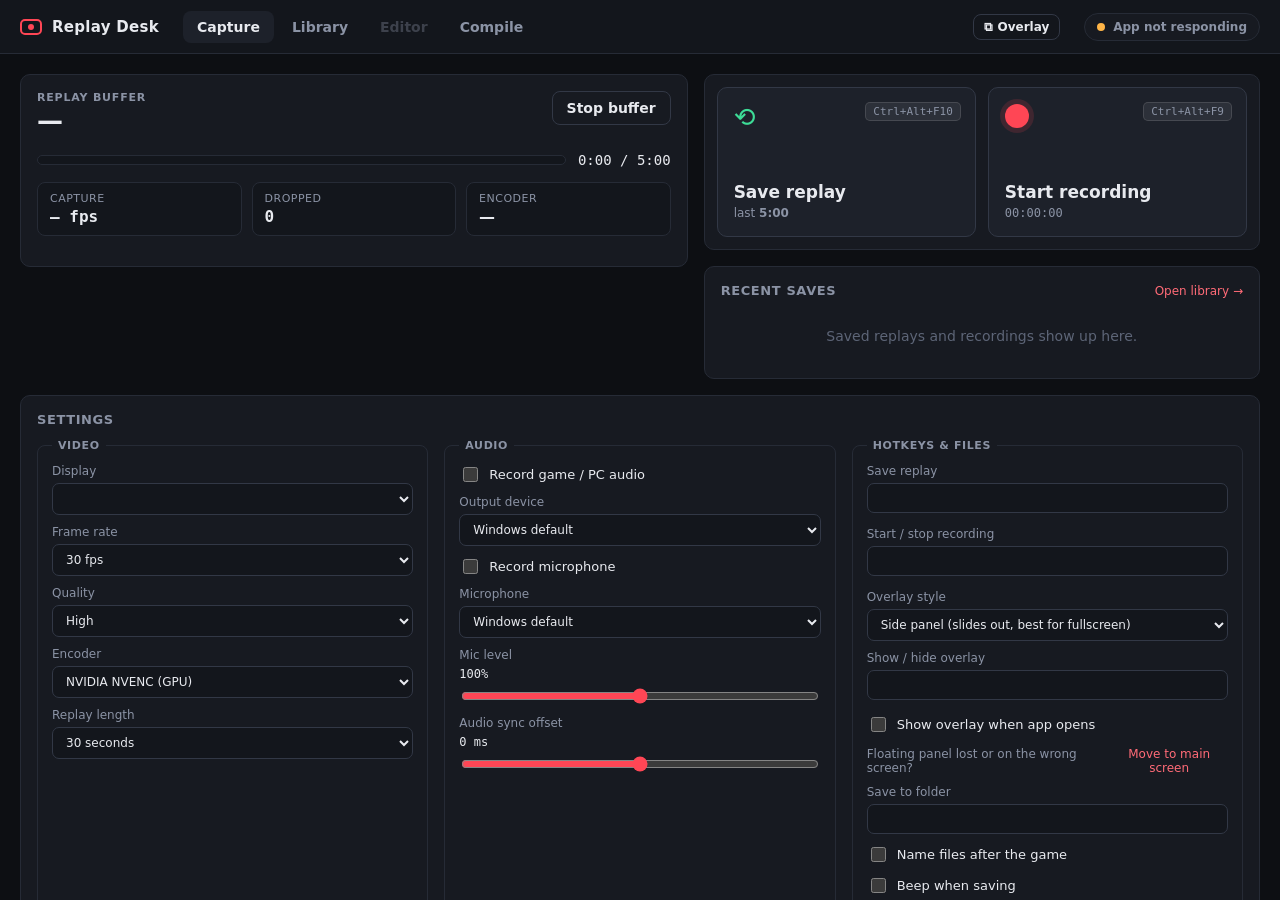
==== commit 754dbdb1: "1.2.1: slide-out side panel overlay for fullscreen games Co-Authored-By: Claude Opus 5.5 <noreply@an" ====
--- a/web/index.html
+++ b/web/index.html
@@ -100,10 +100,11 @@
           <div class="hk-status" data-for="hotkey_replay"></div>
           <label>Start / stop recording<input class="hotkey" name="hotkey_record" readonly></label>
           <div class="hk-status" data-for="hotkey_record"></div>
+          <label>Overlay style<select name="overlay_style"><option value="side">Side panel (slides out, best for fullscreen)</option><option value="float">Floating panel</option></select></label>
           <label>Show / hide overlay<input class="hotkey" name="hotkey_overlay" readonly></label>
           <div class="hk-status" data-for="hotkey_overlay"></div>
           <label class="check"><input type="checkbox" name="overlay_on_launch"> Show overlay when app opens</label>
-          <div class="version-row"><span class="hint">Overlay lost or on the wrong screen?</span><button type="button" class="link" id="btnOverlayReset">Move to main screen</button></div>
+          <div class="version-row"><span class="hint">Floating panel lost or on the wrong screen?</span><button type="button" class="link" id="btnOverlayReset">Move to main screen</button></div>
           <label>Save to folder<input name="output_dir" spellcheck="false"></label>
           <label class="check"><input type="checkbox" name="name_by_game"> Name files after the game</label>
           <label class="check"><input type="checkbox" name="sound_feedback"> Beep when saving</label>
@@ -276,6 +277,38 @@
 </section>
 </main>
 
+<div class="modal-back hidden" id="phoneModal">
+  <div class="modal">
+    <div class="modal-head"><b>📱 Send to phone</b><button class="link" id="phClose">Close</button></div>
+    <div class="ph-name" id="phName"></div>
+    <div id="phPreparing" class="hidden">
+      <div class="hint" style="margin-bottom:8px">Making a phone-friendly copy (1080p, smaller file)…</div>
+      <div class="export-progress"><div class="bar"><div id="phFill"></div></div></div>
+    </div>
+    <div id="phReady" class="hidden">
+      <div class="ph-body">
+        <img id="phQr" alt="QR code">
+        <div class="ph-steps">
+          <ol>
+            <li>Make sure your phone is on the <b>same Wi-Fi</b> as this PC.</li>
+            <li>Open your phone's <b>Camera</b> and point it at the code.</li>
+            <li>Tap the link that pops up, then tap <b>Download video</b>.</li>
+          </ol>
+          <div class="hint">Or type this into your phone's browser:</div>
+          <div class="ph-url mono" id="phUrl"></div>
+          <div class="hint" id="phInfo"></div>
+        </div>
+      </div>
+      <div class="ph-note hint">First time? If Windows asks whether Replay Desk can use the network, click <b>Allow</b>. If your phone can't connect, set your Wi-Fi to a <b>Private network</b> in Windows Settings → Network &amp; internet.</div>
+    </div>
+    <div id="phError" class="error-box hidden"></div>
+    <div class="modal-foot">
+      <label class="check small"><input type="checkbox" id="phOptimize" checked> Phone-friendly copy (1080p, smaller file)</label>
+      <div class="spacer"></div>
+      <button class="btn ghost small" id="phStop">Stop sharing</button>
+    </div>
+  </div>
+</div>
 <div id="toasts"></div>
 <script src="/web/app.js"></script>
 </body>
--- a/web/style.css
+++ b/web/style.css
@@ -291,3 +291,18 @@
 .upd-prog { width: 160px; height: 6px; background: var(--bg2); border-radius: 99px; overflow: hidden; }
 .upd-prog div { height: 100%; width: 0; background: var(--seg); transition: width .25s; }
 .version-row { display: flex; justify-content: space-between; align-items: center; margin-top: 2px; }
+
+/* ---------- send to phone ---------- */
+.modal-back { position: fixed; inset: 0; background: rgba(5,6,9,.7); display: grid; place-items: center; z-index: 60; backdrop-filter: blur(3px); }
+.modal { width: min(640px, calc(100vw - 40px)); background: var(--panel); border: 1px solid var(--line2); border-radius: 14px; padding: 18px 20px; box-shadow: 0 20px 60px rgba(0,0,0,.6); }
+.modal-head { display: flex; justify-content: space-between; align-items: center; font-size: 16px; margin-bottom: 4px; }
+.ph-name { color: var(--dim); font-size: 13px; margin-bottom: 14px; white-space: nowrap; overflow: hidden; text-overflow: ellipsis; }
+.ph-body { display: grid; grid-template-columns: 220px 1fr; gap: 18px; align-items: center; }
+#phQr { width: 220px; height: 220px; border-radius: 10px; background: #fff; image-rendering: pixelated; }
+.ph-steps ol { margin: 0 0 12px; padding-left: 20px; line-height: 1.7; }
+.ph-url { background: var(--bg2); border: 1px solid var(--line); border-radius: 7px; padding: 7px 9px; margin: 6px 0 8px; font-size: 12px; word-break: break-all; user-select: all; }
+.ph-note { margin-top: 14px; line-height: 1.5; }
+.modal-foot { display: flex; align-items: center; gap: 10px; margin-top: 16px; padding-top: 12px; border-top: 1px solid var(--line); }
+.modal-foot .check { display: flex; align-items: center; gap: 7px; color: var(--dim); }
+.modal-foot .check input { accent-color: var(--accent); }
+.vactions .btn.phone { flex: 0 0 38px; }
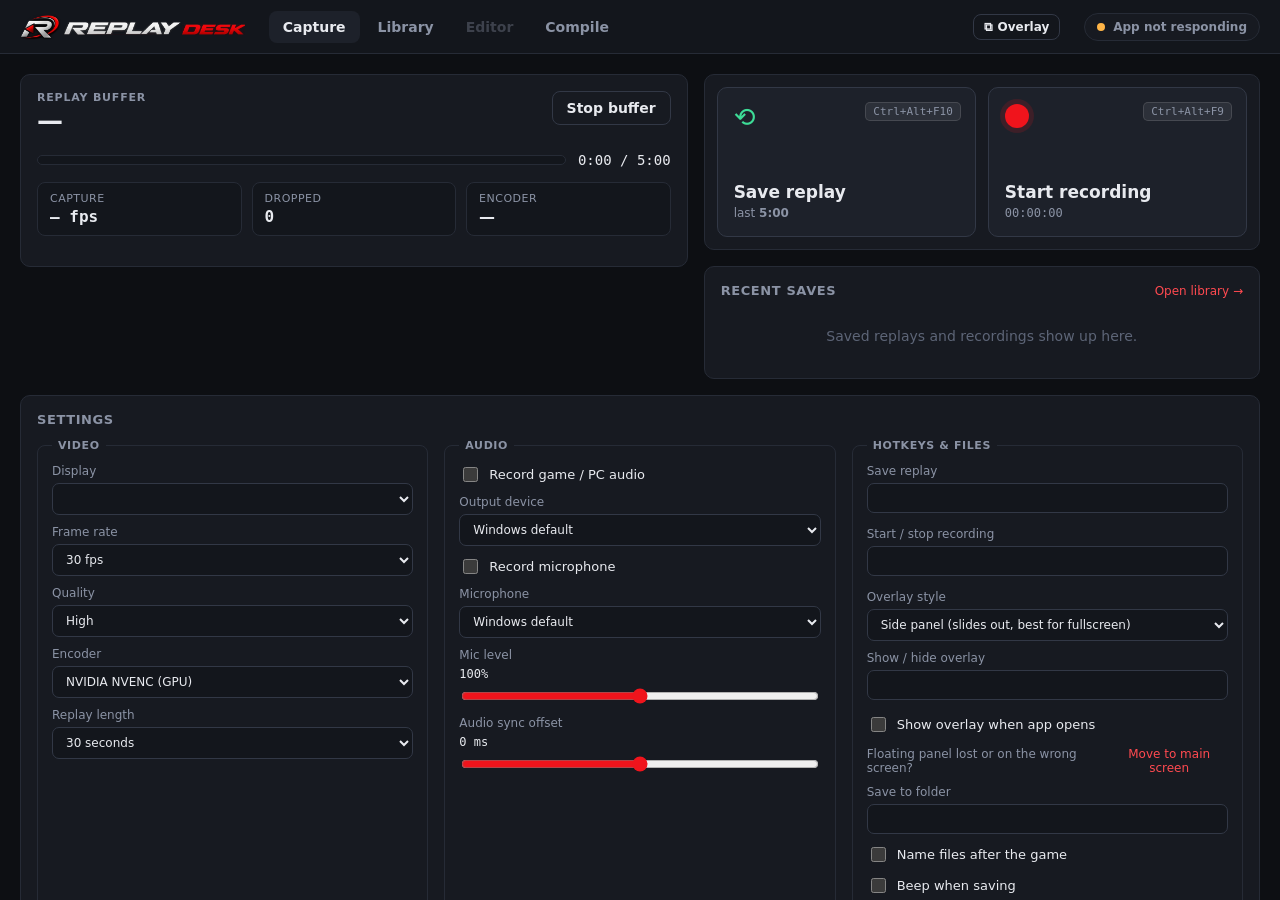
==== commit b301d289: "1.2.2: new logo and app icon across app, installer, tray and website Co-Authored-By: Claude Opus 5.5" ====
--- a/web/index.html
+++ b/web/index.html
@@ -4,12 +4,12 @@
 <meta charset="utf-8">
 <title>Replay Desk</title>
 <meta name="viewport" content="width=device-width, initial-scale=1">
-<link rel="icon" href="data:image/svg+xml,<svg xmlns='http://www.w3.org/2000/svg' viewBox='0 0 64 64'><rect x='4' y='12' width='56' height='40' rx='10' fill='%2314161c' stroke='%23ff4655' stroke-width='4'/><circle cx='32' cy='32' r='10' fill='%23ff4655'/></svg>">
+<link rel="icon" type="image/png" href="/web/img/r_64.png">
 <link rel="stylesheet" href="/web/style.css">
 </head>
 <body>
 <header class="topbar">
-  <div class="brand"><span class="logo"></span>Replay Desk</div>
+  <div class="brand"><img src="/web/img/lockup.webp" alt="Replay Desk"></div>
   <nav class="tabs">
     <button data-view="capture" class="active">Capture</button>
     <button data-view="library">Library</button>
--- a/web/style.css
+++ b/web/style.css
@@ -8,8 +8,8 @@
   --text: #e8eaef;
   --dim: #8b93a5;
   --dim2: #5d6577;
-  --accent: #ff4655;
-  --accent2: #ff6b77;
+  --accent: #f0141c;
+  --accent2: #ff4a50;
   --ok: #3ddc97;
   --warn: #ffb547;
   --seg: #3aa0ff;
@@ -32,9 +32,8 @@
 /* ---------- top bar ---------- */
 .topbar { display: flex; align-items: center; gap: 24px; padding: 0 20px; height: 54px; flex: none;
   background: var(--bg2); border-bottom: 1px solid var(--line); }
-.brand { display: flex; align-items: center; gap: 10px; font-weight: 700; letter-spacing: .3px; font-size: 15px; }
-.logo { width: 22px; height: 16px; border: 2.5px solid var(--accent); border-radius: 5px; position: relative; }
-.logo::after { content: ""; position: absolute; inset: 3px 6px; border-radius: 50%; background: var(--accent); }
+.brand { display: flex; align-items: center; }
+.brand img { height: 26px; width: auto; display: block; }
 .tabs { display: flex; gap: 4px; }
 .tabs button { background: none; border: 0; padding: 8px 14px; border-radius: 8px; color: var(--dim); cursor: pointer; font-weight: 600; }
 .tabs button:hover:not(:disabled) { color: var(--text); background: rgba(255,255,255,.04); }
@@ -45,7 +44,7 @@
   background: var(--panel); border: 1px solid var(--line); font-size: 12px; color: var(--dim); font-weight: 600; }
 .live .dot { width: 8px; height: 8px; border-radius: 50%; background: var(--dim2); }
 .live.on .dot { background: var(--ok); box-shadow: 0 0 0 3px rgba(61,220,151,.15); }
-.live.rec { color: #fff; border-color: rgba(255,70,85,.5); background: rgba(255,70,85,.12); }
+.live.rec { color: #fff; border-color: rgba(240,20,28,.5); background: rgba(240,20,28,.12); }
 .live.rec .dot { background: var(--accent); animation: pulse 1s infinite; }
 .live.err .dot { background: var(--warn); }
 @keyframes pulse { 50% { opacity: .3; } }
@@ -113,8 +112,8 @@
 .action .a-title { font-size: 17px; font-weight: 700; }
 .action .a-sub { color: var(--dim); font-size: 12px; }
 .action kbd { position: absolute; top: 14px; right: 14px; }
-.rec-dot { width: 24px; height: 24px; border-radius: 50%; background: var(--accent); display: block; box-shadow: 0 0 0 5px rgba(255,70,85,.15); }
-.action.record.active { border-color: var(--accent); background: rgba(255,70,85,.12); }
+.rec-dot { width: 24px; height: 24px; border-radius: 50%; background: var(--accent); display: block; box-shadow: 0 0 0 5px rgba(240,20,28,.15); }
+.action.record.active { border-color: var(--accent); background: rgba(240,20,28,.12); }
 .action.record.active .rec-dot { border-radius: 5px; animation: pulse 1s infinite; }
 .action.record.active .a-sub { color: #fff; font-size: 15px; }
 .action.flash { animation: flash .6s; }
@@ -154,7 +153,7 @@
 .vthumb .dur { position: absolute; right: 8px; bottom: 8px; background: rgba(0,0,0,.75); padding: 2px 6px; border-radius: 4px; font-size: 11px; }
 .vthumb .kind { position: absolute; left: 8px; top: 8px; padding: 2px 7px; border-radius: 4px; font-size: 10px; font-weight: 700; text-transform: uppercase; letter-spacing: .5px; }
 .kind.Replays { background: rgba(61,220,151,.9); color: #062116; }
-.kind.Recordings { background: rgba(255,70,85,.92); color: #fff; }
+.kind.Recordings { background: rgba(240,20,28,.92); color: #fff; }
 .kind.Clips { background: rgba(58,160,255,.92); color: #04182b; }
 .kind.Compilations { background: rgba(255,181,71,.95); color: #2a1a00; }
 .vbody { padding: 10px 12px 12px; }
